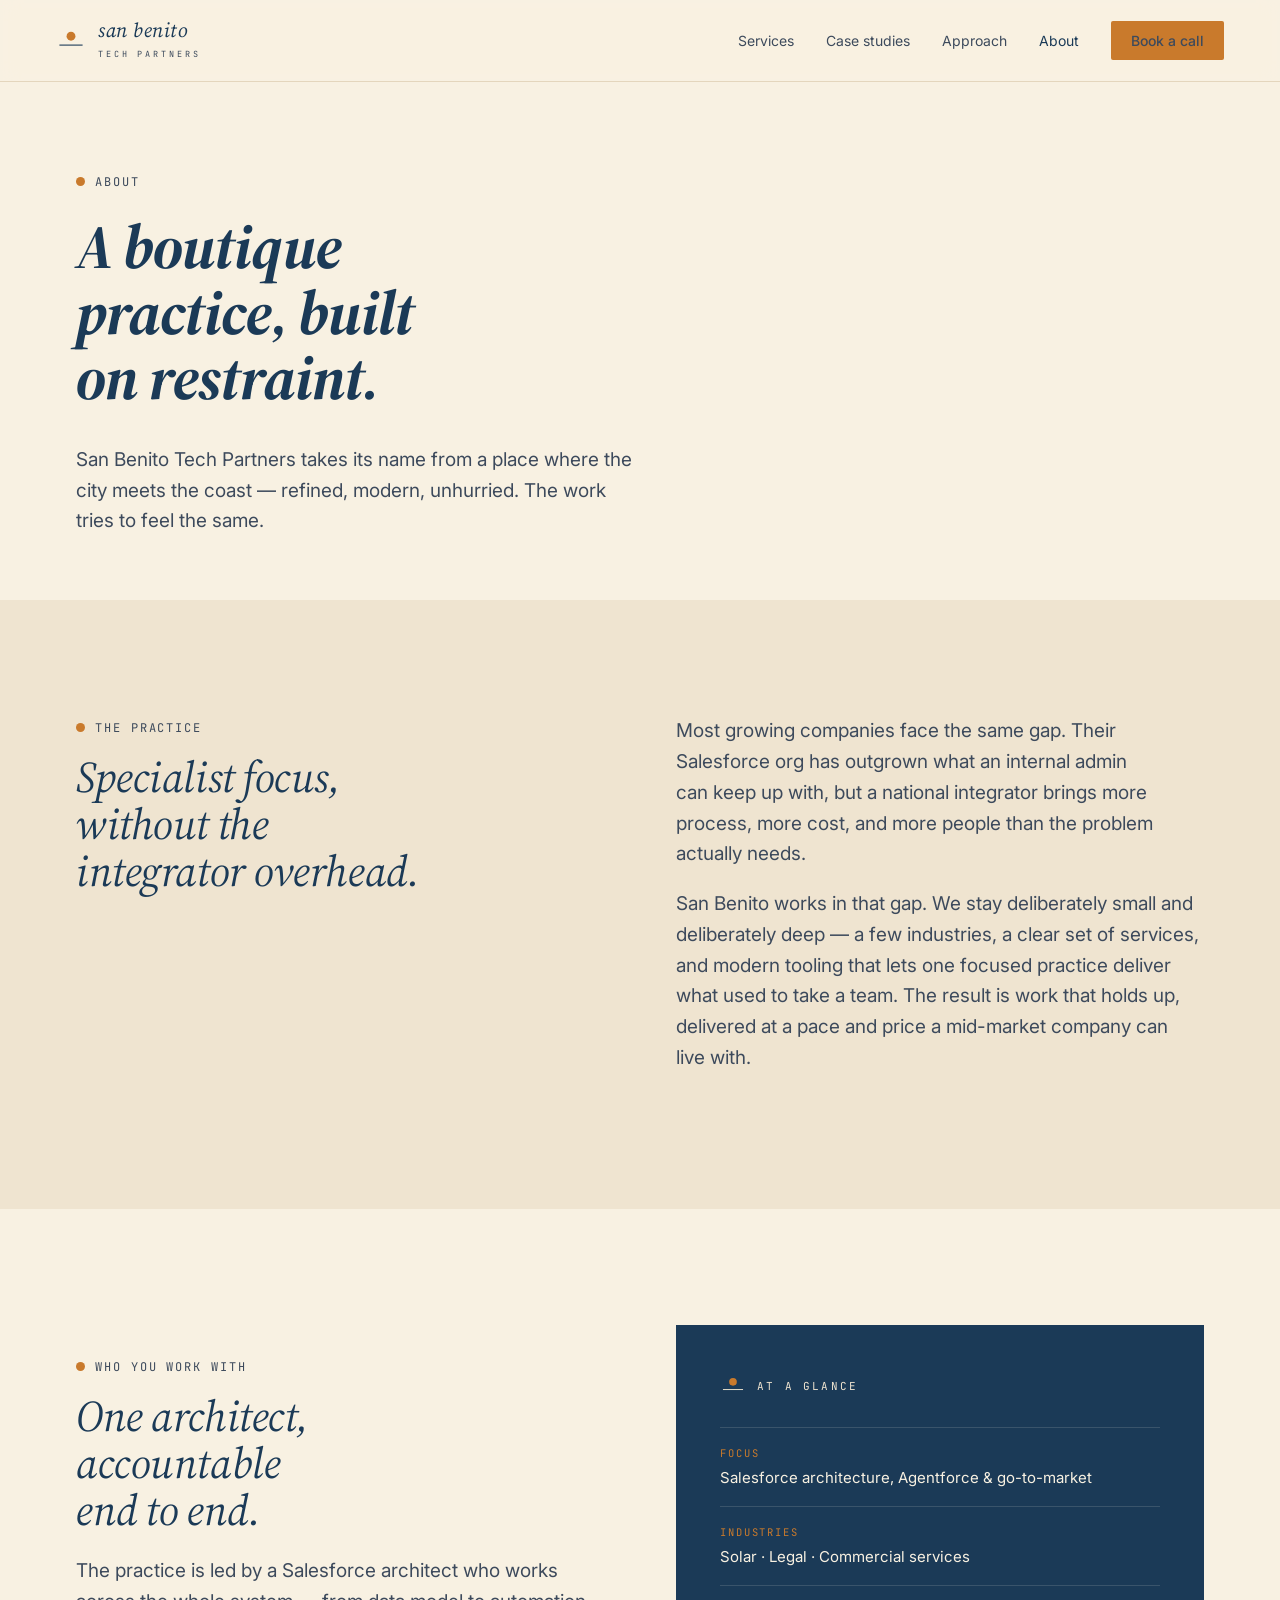
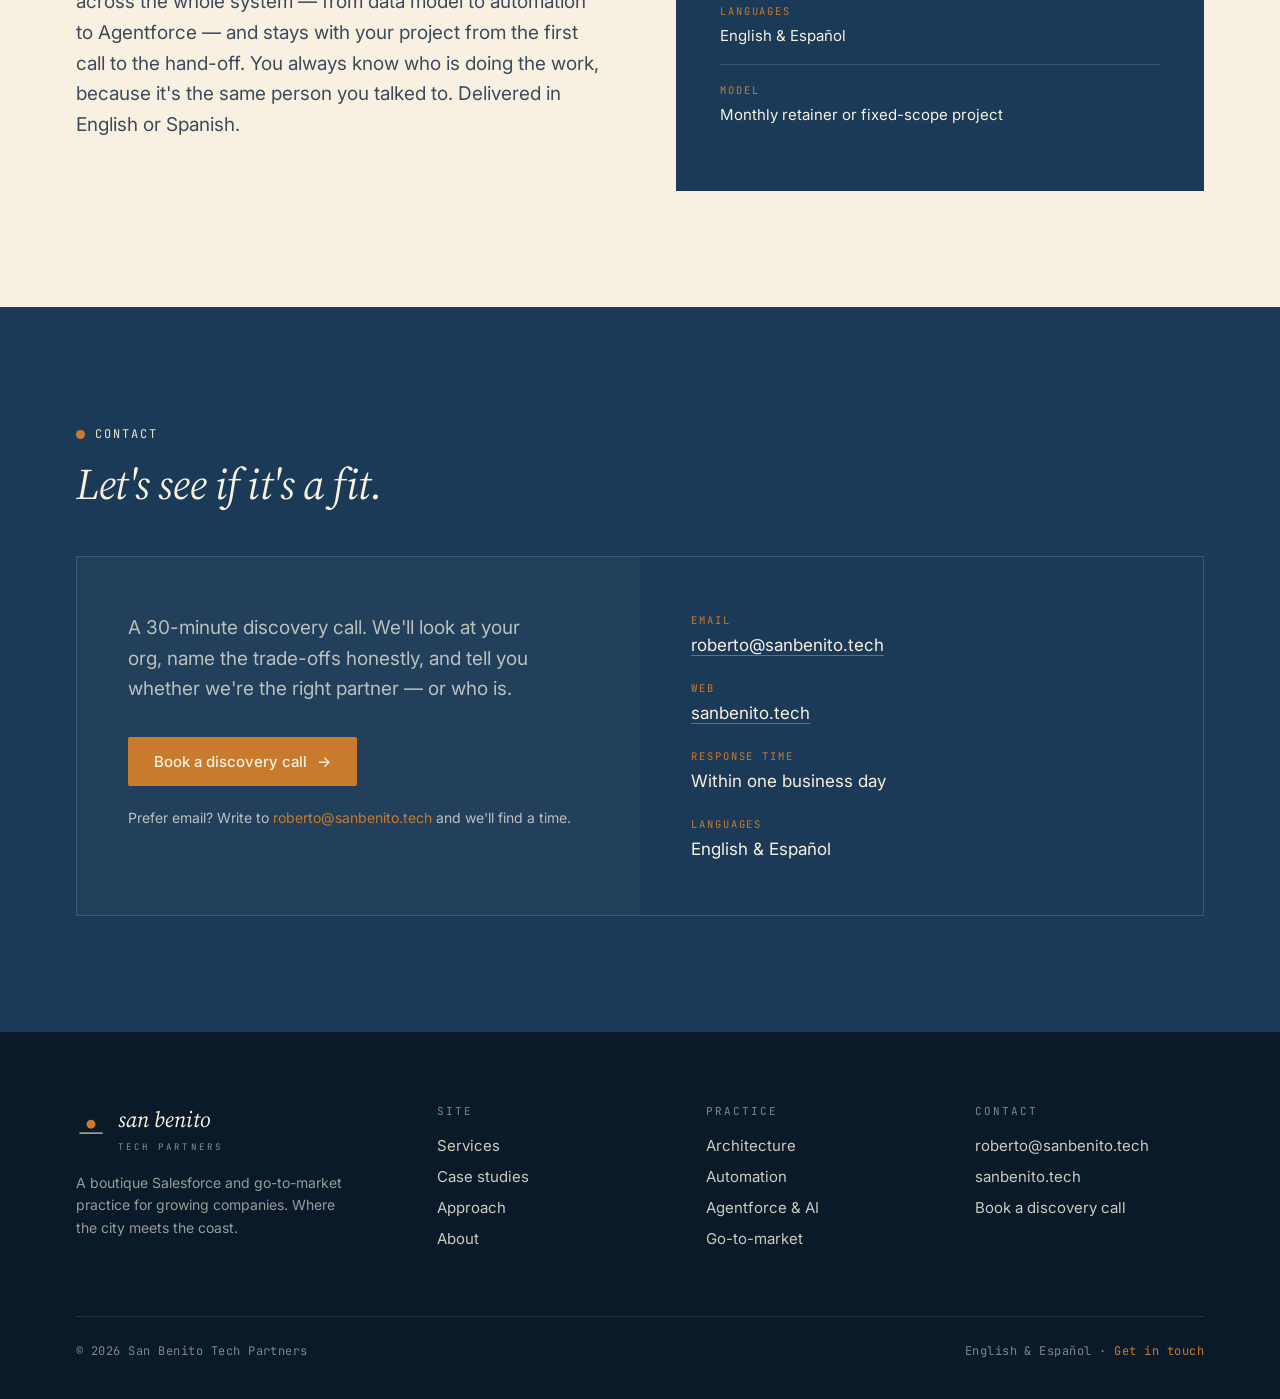
==== about.html @ d831d539 "Sitio SBTP inicial con CNAME para sanbenito.tech" ====
<!DOCTYPE html>
<html lang="en">
<head>
<meta charset="utf-8" />
<meta name="viewport" content="width=device-width, initial-scale=1" />
<title>About — San Benito Tech Partners</title>
<meta name="description" content="A boutique Salesforce and go-to-market practice built on restraint. Where the city meets the coast." />
<link rel="icon" href="assets/sbtp-favicon.svg" />
<link rel="stylesheet" href="brand.css" />
<link rel="stylesheet" href="site.css" />
</head>
<body>

<header class="site-header">
  <a class="brand" href="index.html">
    <svg width="30" height="30" viewBox="0 0 44 44" aria-hidden="true"><circle cx="22" cy="15" r="6.5" fill="#C97A2C"></circle><line x1="5" y1="28" x2="39" y2="28" stroke="#1B3A57" stroke-width="1.6"></line></svg>
    <span><span class="wm">san benito</span><br><span class="tg">TECH&nbsp;PARTNERS</span></span>
  </a>
  <nav class="site-nav">
    <a href="services.html">Services</a>
    <a href="case-studies.html">Case studies</a>
    <a href="approach.html">Approach</a>
    <a href="about.html" class="active">About</a>
    <a class="btn-amber btn-sm" href="#contact">Book a call</a>
  </nav>
</header>

<!-- ===== LEAD ===== -->
<section class="lead-page bg-paper" data-screen-label="About lead">
  <div class="wrap">
    <div class="eyebrow"><span>About</span></div>
    <h1 class="pt">A boutique practice, built on restraint.</h1>
    <p class="ps">San Benito Tech Partners takes its name from a place where the city meets the coast — refined, modern, unhurried. The work tries to feel the same.</p>
  </div>
</section>

<!-- ===== STORY ===== -->
<section class="section bg-sand" style="margin-top: 56px;">
  <div class="wrap">
    <div class="grid-2" style="gap: 72px; align-items: start;">
      <div>
        <div class="eyebrow"><span>The practice</span></div>
        <h2 class="h2" style="margin-bottom: 24px; max-width: 18ch;">Specialist focus, without the integrator overhead.</h2>
      </div>
      <div>
        <p class="body body-lg" style="margin-top: 0;">Most growing companies face the same gap. Their Salesforce org has outgrown what an internal admin can keep up with, but a national integrator brings more process, more cost, and more people than the problem actually needs.</p>
        <p class="body body-lg">San Benito works in that gap. We stay deliberately small and deliberately deep — a few industries, a clear set of services, and modern tooling that lets one focused practice deliver what used to take a team. The result is work that holds up, delivered at a pace and price a mid-market company can live with.</p>
      </div>
    </div>
  </div>
</section>

<!-- ===== WHO ===== -->
<section class="section bg-paper">
  <div class="wrap">
    <div class="grid-2" style="gap: 72px; align-items: center;">
      <div>
        <div class="eyebrow"><span>Who you work with</span></div>
        <h2 class="h2" style="margin: 18px 0 22px; max-width: 16ch;">One architect, accountable end to end.</h2>
        <p class="body body-lg">The practice is led by a Salesforce architect who works across the whole system — from data model to automation to Agentforce — and stays with your project from the first call to the hand-off. You always know who is doing the work, because it's the same person you talked to. Delivered in English or Spanish.</p>
      </div>
      <div style="background: var(--pacific); padding: 48px 44px;">
        <div style="display:flex; align-items:center; gap:11px; margin-bottom: 28px;">
          <svg width="26" height="26" viewBox="0 0 44 44" aria-hidden="true"><circle cx="22" cy="15" r="6.5" fill="#C97A2C"></circle><line x1="5" y1="28" x2="39" y2="28" stroke="#EFE4D0" stroke-width="1.6"></line></svg>
          <span style="font-family: var(--mono); font-size: 11px; letter-spacing: .2em; color: var(--sand);">AT A GLANCE</span>
        </div>
        <div class="panel-row"><div class="k">FOCUS</div><div class="v">Salesforce architecture, Agentforce &amp; go-to-market</div></div>
        <div class="panel-row"><div class="k">INDUSTRIES</div><div class="v">Solar · Legal · Commercial services</div></div>
        <div class="panel-row"><div class="k">LANGUAGES</div><div class="v">English &amp; Español</div></div>
        <div class="panel-row"><div class="k">MODEL</div><div class="v">Monthly retainer or fixed-scope project</div></div>
      </div>
    </div>
  </div>
</section>

<!-- ===== CONTACT ===== -->
<section class="section bg-navy on-navy" id="contact" data-screen-label="Contact">
  <div class="wrap">
    <div class="eyebrow"><span>Contact</span></div>
    <h2 class="h2" style="max-width: 16ch; margin-bottom: 48px;">Let's see if it's a fit.</h2>
    <div class="contact-grid" style="border-color: rgba(248,241,226,.16);">
      <div class="contact-left" style="background: rgba(248,241,226,.03);">
        <p class="body body-lg" style="margin-top: 0; max-width: 420px;">A 30-minute discovery call. We'll look at your org, name the trade-offs honestly, and tell you whether we're the right partner — or who is.</p>
        <div style="margin-top: 32px;">
          <a class="btn-amber" href="https://cal.com/san-benito-tech" target="_blank" rel="noopener">Book a discovery call <span>→</span></a>
        </div>
        <p class="body" style="font-size: 14px; color: var(--paper-on-navy); margin-top: 20px;">Prefer email? Write to <a href="mailto:roberto@sanbenito.tech" style="color: var(--amber); text-decoration: none;">roberto@sanbenito.tech</a> and we'll find a time.</p>
      </div>
      <div class="contact-right">
        <div class="ci"><div class="cl">Email</div><div class="cv"><a href="mailto:roberto@sanbenito.tech">roberto@sanbenito.tech</a></div></div>
        <div class="ci"><div class="cl">Web</div><div class="cv"><a href="https://sanbenito.tech">sanbenito.tech</a></div></div>
        <div class="ci"><div class="cl">Response time</div><div class="cv">Within one business day</div></div>
        <div class="ci"><div class="cl">Languages</div><div class="cv">English &amp; Español</div></div>
      </div>
    </div>
  </div>
</section>

<footer class="site-footer">
  <div class="wrap">
    <div class="foot-grid">
      <div class="foot-brand">
        <div style="display:flex; align-items:center; gap:12px;">
          <svg width="30" height="30" viewBox="0 0 44 44" aria-hidden="true"><circle cx="22" cy="15" r="6.5" fill="#C97A2C"></circle><line x1="5" y1="28" x2="39" y2="28" stroke="#EFE4D0" stroke-width="1.6"></line></svg>
          <span><span class="wm">san benito</span><br><span class="tg">TECH&nbsp;PARTNERS</span></span>
        </div>
        <p>A boutique Salesforce and go-to-market practice for growing companies. Where the city meets the coast.</p>
      </div>
      <div class="foot-col">
        <h4>Site</h4>
        <a href="services.html">Services</a>
        <a href="case-studies.html">Case studies</a>
        <a href="approach.html">Approach</a>
        <a href="about.html">About</a>
      </div>
      <div class="foot-col">
        <h4>Practice</h4>
        <a href="services.html">Architecture</a>
        <a href="services.html">Automation</a>
        <a href="services.html">Agentforce &amp; AI</a>
        <a href="services.html">Go-to-market</a>
      </div>
      <div class="foot-col">
        <h4>Contact</h4>
        <a href="mailto:roberto@sanbenito.tech">roberto@sanbenito.tech</a>
        <a href="https://sanbenito.tech">sanbenito.tech</a>
        <a href="#contact">Book a discovery call</a>
      </div>
    </div>
    <div class="foot-bottom">
      <span>© 2026 San Benito Tech Partners</span>
      <span>English &amp; Español · <a href="#contact">Get in touch</a></span>
    </div>
  </div>
</footer>

</body>
</html>
---- brand.css ----
/* San Benito Tech Partners — "Horizon" brand foundation
   Source of truth: SBTP-Brand-Guidelines-v1. Restraint is the discipline. */

@import url('https://fonts.googleapis.com/css2?family=Inter:wght@400;500&family=JetBrains+Mono:wght@400;500&family=Source+Serif+4:ital,opsz,wght@1,8..60,400&display=swap');

:root {
  /* Palette — six colors total */
  --ink:          #0A1A28;
  --pacific:      #1B3A57;
  --slate:        #3D4A5C;
  --amber:        #C97A2C;
  --sand:         #EFE4D0;
  --paper:        #F8F1E2;
  --white:        #FFFFFF;

  /* Derived, on-brand tints (kept within the family, low chroma) */
  --pacific-12:   rgba(27, 58, 87, 0.12);
  --pacific-08:   rgba(27, 58, 87, 0.08);
  --slate-50:     rgba(61, 74, 92, 0.50);
  --sand-line:    #E4D6BD;
  --paper-on-navy: rgba(248, 241, 226, 0.72);

  /* Type */
  --display: 'Source Serif 4', 'Source Serif Pro', Georgia, serif;
  --body:    'Inter', Helvetica, Arial, sans-serif;
  --mono:    'JetBrains Mono', Menlo, monospace;
}

* { box-sizing: border-box; }

body {
  margin: 0;
  font-family: var(--body);
  color: var(--ink);
  background: var(--paper);
  -webkit-font-smoothing: antialiased;
  text-rendering: optimizeLegibility;
}

/* ---- Display: Source Serif Pro Italic, sentence case, always italic ---- */
.display {
  font-family: var(--display);
  font-style: italic;
  font-weight: 400;
  color: var(--pacific);
  letter-spacing: -0.01em;
  line-height: 1.04;
  text-wrap: balance;
}

/* ---- Mono kicker / labels ---- */
.kicker {
  font-family: var(--mono);
  font-weight: 400;
  font-size: 12px;
  letter-spacing: 0.16em;
  text-transform: uppercase;
  color: var(--slate);
}

/* ---- Body ---- */
.lede {
  font-family: var(--body);
  font-weight: 400;
  font-size: 19px;
  line-height: 1.6;
  color: var(--slate);
  text-wrap: pretty;
}

p { text-wrap: pretty; }

/* ---- The mark: amber sun + navy horizon line ---- */
.sun { display: block; }

/* ---- Amber CTA — the one accent per surface ---- */
.btn-amber {
  display: inline-flex;
  align-items: center;
  gap: 10px;
  font-family: var(--body);
  font-weight: 500;
  font-size: 15px;
  color: var(--paper);
  background: var(--amber);
  border: none;
  padding: 15px 26px;
  border-radius: 2px;
  text-decoration: none;
  cursor: pointer;
  transition: background 160ms ease, transform 160ms ease;
}
.btn-amber:hover { background: #b86d24; }

.btn-ghost {
  display: inline-flex;
  align-items: center;
  gap: 10px;
  font-family: var(--body);
  font-weight: 500;
  font-size: 15px;
  color: var(--pacific);
  background: transparent;
  border: 1px solid var(--pacific-12);
  padding: 14px 24px;
  border-radius: 2px;
  text-decoration: none;
  cursor: pointer;
  transition: border-color 160ms ease, background 160ms ease;
}
.btn-ghost:hover { border-color: var(--pacific); }

/* horizon rule */
.rule { height: 1px; background: var(--pacific); opacity: 0.18; border: 0; }
---- site.css ----
/* San Benito Tech Partners — site components
   Built on brand.css. Direction: "The System" (editorial + navy panels). */

/* ---------- layout ---------- */
.wrap { max-width: 1240px; margin: 0 auto; padding: 0 56px; }
.wrap-narrow { max-width: 920px; margin: 0 auto; padding: 0 56px; }
section { position: relative; }
.section { padding: 116px 0; }
.section-sm { padding: 78px 0; }

.bg-paper { background: var(--paper); }
.bg-sand  { background: var(--sand); }
.bg-navy  { background: var(--pacific); }
.bg-white { background: #FCF8EF; }

/* ---------- header ---------- */
.site-header {
  position: sticky; top: 0; z-index: 50;
  display: flex; align-items: center; justify-content: space-between;
  padding: 20px 56px;
  background: rgba(248,241,226,0.86);
  backdrop-filter: saturate(140%) blur(10px);
  border-bottom: 1px solid var(--sand-line);
}
.site-header.on-navy {
  background: rgba(27,58,87,0.72);
  border-bottom: 1px solid rgba(248,241,226,0.14);
}
.brand { display: flex; align-items: center; gap: 12px; text-decoration: none; }
.brand .wm { font-family: var(--display); font-style: italic; font-size: 20px; letter-spacing: .5px; line-height: 1; color: var(--pacific); }
.brand .tg { font-family: var(--mono); font-size: 8.5px; letter-spacing: .34em; margin-top: 3px; color: var(--slate); }
.on-navy .brand .wm { color: var(--paper); }
.on-navy .brand .tg { color: rgba(248,241,226,.6); }

.site-nav { display: flex; align-items: center; gap: 32px; }
.site-nav a { font-family: var(--body); font-size: 14px; color: var(--slate); text-decoration: none; transition: color 140ms ease; }
.site-nav a:hover { color: var(--pacific); }
.site-nav a.active { color: var(--pacific); }
.on-navy .site-nav a { color: rgba(248,241,226,.78); }
.on-navy .site-nav a:hover, .on-navy .site-nav a.active { color: var(--paper); }
.btn-sm { padding: 11px 20px !important; font-size: 14px !important; }

/* ---------- eyebrow + section title ---------- */
.eyebrow { display: inline-flex; align-items: center; gap: 10px; }
.eyebrow::before { content: ""; width: 9px; height: 9px; border-radius: 50%; background: var(--amber); }
.eyebrow span { font-family: var(--mono); font-size: 12px; letter-spacing: .16em; text-transform: uppercase; color: var(--slate); }
.on-navy .eyebrow span { color: var(--sand); }

.h2 { font-family: var(--display); font-style: italic; font-weight: 400; color: var(--pacific); font-size: clamp(30px, 3.4vw, 44px); line-height: 1.08; letter-spacing: -.01em; margin: 18px 0 0; text-wrap: balance; }
.on-navy .h2 { color: var(--paper); }
.h3 { font-family: var(--display); font-style: italic; font-weight: 400; color: var(--pacific); font-size: 25px; line-height: 1.15; margin: 0; }
.body { font-family: var(--body); font-size: 17px; line-height: 1.65; color: var(--slate); text-wrap: pretty; }
.body-lg { font-size: 19px; line-height: 1.62; }
.on-navy .body, .on-navy .body-lg { color: var(--paper-on-navy); }

/* ---------- hero (Direction C — split) ---------- */
.hero { display: grid; grid-template-columns: 1.12fr 0.88fr; min-height: calc(100vh - 65px); }
.hero-left { display: flex; flex-direction: column; justify-content: center; padding: 64px 56px 64px clamp(56px, 6vw, 104px); }
.hero-h1 { font-family: var(--display); font-style: italic; font-weight: 400; color: var(--pacific); font-size: clamp(38px, 4.4vw, 58px); line-height: 1.05; letter-spacing: -.015em; margin: 26px 0 24px; text-wrap: balance; }
.hero-left .body-lg { max-width: 500px; margin-bottom: 38px; }
.hero-cta { display: flex; gap: 14px; align-items: center; flex-wrap: wrap; }

.hero-panel { background: var(--pacific); padding: 56px clamp(40px, 4vw, 56px); display: flex; flex-direction: column; justify-content: center; }
.panel-head { display: flex; align-items: center; gap: 11px; margin-bottom: 26px; }
.panel-head .lbl { font-family: var(--mono); font-size: 11px; letter-spacing: .22em; color: var(--sand); }
.panel-row { padding: 18px 0; border-top: 1px solid rgba(248,241,226,.14); }
.panel-row:first-of-type { border-top: none; }
.panel-row .k { font-family: var(--mono); font-size: 10.5px; letter-spacing: .18em; color: var(--amber); margin-bottom: 7px; }
.panel-row .v { font-family: var(--body); font-size: 15px; color: var(--paper); line-height: 1.4; }

/* ---------- horizon divider ---------- */
.horizon { position: relative; height: 1px; background: var(--pacific); opacity: .18; }
.horizon::after { content: ""; position: absolute; left: 50%; top: -6.5px; width: 13px; height: 13px; border-radius: 50%; background: var(--amber); transform: translateX(-50%); }
.horizon.left::after { left: 0; transform: none; }

/* ---------- practice grid ---------- */
.grid-2 { display: grid; grid-template-columns: 1fr 1fr; gap: 0; }
.grid-3 { display: grid; grid-template-columns: repeat(3, 1fr); gap: 28px; }

.practice { display: grid; grid-template-columns: repeat(2, 1fr); border-top: 1px solid var(--sand-line); }
.practice .cell { padding: 38px 36px 38px 0; border-bottom: 1px solid var(--sand-line); }
.practice .cell:nth-child(odd) { padding-right: 56px; }
.practice .cell:nth-child(even) { padding-left: 56px; border-left: 1px solid var(--sand-line); }
.practice .num { font-family: var(--mono); font-size: 12px; color: var(--amber); letter-spacing: .1em; }
.practice .pt { font-family: var(--display); font-style: italic; font-size: 26px; color: var(--pacific); margin: 14px 0 12px; }
.practice .pd { font-family: var(--body); font-size: 15.5px; line-height: 1.6; color: var(--slate); }

/* ---------- vertical cards ---------- */
.vcard { background: #FCF8EF; border: 1px solid var(--sand-line); padding: 36px 34px; display: flex; flex-direction: column; min-height: 300px; }
.vcard .vh { font-family: var(--display); font-style: italic; font-size: 25px; color: var(--pacific); margin: 16px 0 14px; }
.vcard .vd { font-family: var(--body); font-size: 15px; line-height: 1.6; color: var(--slate); flex: 1; }
.vcard .vtag { font-family: var(--mono); font-size: 11px; letter-spacing: .14em; color: var(--slate); text-transform: uppercase; }
.vcard .quote { font-family: var(--display); font-style: italic; font-size: 16px; color: var(--pacific); line-height: 1.4; margin-top: 22px; padding-top: 20px; border-top: 1px solid var(--sand-line); }

/* ---------- case cards ---------- */
.case { display: grid; grid-template-columns: 0.9fr 1.1fr; gap: 0; border: 1px solid var(--sand-line); background: #FCF8EF; }
.case .meta { background: var(--pacific); padding: 44px 40px; display: flex; flex-direction: column; justify-content: space-between; }
.case .meta .sector { font-family: var(--mono); font-size: 11px; letter-spacing: .18em; color: var(--sand); text-transform: uppercase; }
.case .meta .who { font-family: var(--display); font-style: italic; font-size: 26px; color: var(--paper); line-height: 1.2; margin-top: 18px; }
.case .meta .stat { margin-top: 28px; }
.case .meta .stat .big { font-family: var(--display); font-style: italic; font-size: 46px; color: var(--amber); line-height: 1; }
.case .meta .stat .cap { font-family: var(--body); font-size: 13px; color: var(--paper-on-navy); margin-top: 8px; }
.case .body-side { padding: 44px 40px; }
.case .body-side .lab { font-family: var(--mono); font-size: 10.5px; letter-spacing: .16em; color: var(--amber); text-transform: uppercase; margin-bottom: 9px; }
.case .body-side .txt { font-family: var(--body); font-size: 15.5px; line-height: 1.62; color: var(--slate); margin: 0 0 26px; }
.case .body-side .txt:last-child { margin-bottom: 0; }

/* ---------- approach steps ---------- */
.steps { border-top: 1px solid var(--sand-line); }
.step { display: grid; grid-template-columns: 120px 1fr; gap: 40px; padding: 40px 0; border-bottom: 1px solid var(--sand-line); align-items: start; }
.step .sn { font-family: var(--display); font-style: italic; font-size: 40px; color: var(--amber); line-height: 1; }
.step .st { font-family: var(--display); font-style: italic; font-size: 24px; color: var(--pacific); margin: 0 0 12px; }
.step .sd { font-family: var(--body); font-size: 16px; line-height: 1.62; color: var(--slate); max-width: 620px; }

/* ---------- cta band ---------- */
.cta-band { background: var(--pacific); }
.cta-band .inner { padding: 96px 0; text-align: center; }
.cta-band .ch { font-family: var(--display); font-style: italic; font-weight: 400; color: var(--paper); font-size: clamp(32px, 4vw, 50px); line-height: 1.08; margin: 22px 0 18px; text-wrap: balance; }
.cta-band .cs { font-family: var(--body); font-size: 18px; color: var(--paper-on-navy); max-width: 560px; margin: 0 auto 36px; line-height: 1.6; }

/* ---------- footer ---------- */
.site-footer { background: var(--ink); color: var(--paper); padding: 72px 0 40px; }
.foot-grid { display: grid; grid-template-columns: 1.4fr 1fr 1fr 1fr; gap: 40px; }
.foot-col h4 { font-family: var(--mono); font-size: 11px; letter-spacing: .18em; text-transform: uppercase; color: rgba(248,241,226,.5); margin: 0 0 18px; font-weight: 400; }
.foot-col a { display: block; font-family: var(--body); font-size: 15px; color: rgba(248,241,226,.82); text-decoration: none; margin-bottom: 12px; transition: color 140ms ease; }
.foot-col a:hover { color: var(--paper); }
.foot-brand .wm { font-family: var(--display); font-style: italic; font-size: 22px; color: var(--paper); }
.foot-brand .tg { font-family: var(--mono); font-size: 9px; letter-spacing: .34em; color: rgba(248,241,226,.55); margin-top: 4px; }
.foot-brand p { font-family: var(--body); font-size: 14px; color: rgba(248,241,226,.6); line-height: 1.6; margin: 18px 0 0; max-width: 280px; }
.foot-bottom { display: flex; justify-content: space-between; align-items: center; margin-top: 56px; padding-top: 26px; border-top: 1px solid rgba(248,241,226,.12); }
.foot-bottom span { font-family: var(--mono); font-size: 12px; color: rgba(248,241,226,.5); letter-spacing: .04em; }
.foot-bottom a { color: var(--amber); text-decoration: none; }

/* ---------- contact ---------- */
.contact-grid { display: grid; grid-template-columns: 1fr 1fr; gap: 0; border: 1px solid var(--sand-line); }
.contact-left { padding: 56px clamp(40px,4vw,56px); }
.contact-right { background: var(--pacific); padding: 56px clamp(40px,4vw,56px); display: flex; flex-direction: column; justify-content: center; }
.contact-right .ci { margin-bottom: 26px; }
.contact-right .ci:last-child { margin-bottom: 0; }
.contact-right .ci .cl { font-family: var(--mono); font-size: 10.5px; letter-spacing: .18em; color: var(--amber); text-transform: uppercase; margin-bottom: 8px; }
.contact-right .ci .cv { font-family: var(--body); font-size: 17px; color: var(--paper); }
.contact-right .ci .cv a { color: var(--paper); text-decoration: none; border-bottom: 1px solid rgba(248,241,226,.3); }

/* ---------- service list ---------- */
.svc-list { list-style: none; margin: 0; padding: 0; border-top: 1px solid var(--sand-line); }
.svc-list li { font-family: var(--body); font-size: 16px; color: var(--ink); padding: 16px 0 16px 26px; border-bottom: 1px solid var(--sand-line); position: relative; }
.svc-list li::before { content: ""; position: absolute; left: 0; top: 23px; width: 7px; height: 7px; border-radius: 50%; background: var(--amber); }

/* ---------- misc ---------- */
.lead-page { padding: 88px 0 8px; }
.lead-page .pt { font-family: var(--display); font-style: italic; color: var(--pacific); font-size: clamp(40px, 5vw, 62px); line-height: 1.06; letter-spacing: -.015em; margin: 24px 0 0; max-width: 15ch; text-wrap: balance; }
.lead-page .ps { font-family: var(--body); font-size: 19px; line-height: 1.6; color: var(--slate); max-width: 560px; margin: 34px 0 0; }
.measure { max-width: 640px; }

/* ---------- responsive ---------- */
@media (max-width: 900px) {
  .site-nav { gap: 18px; }
  .site-nav a:not(.btn-amber) { display: none; }
  .hero { grid-template-columns: 1fr; min-height: 0; }
  .hero-panel { padding: 44px 40px; }
  .grid-3 { grid-template-columns: 1fr; }
  .practice { grid-template-columns: 1fr; }
  .practice .cell:nth-child(even) { padding-left: 0; border-left: none; }
  .practice .cell:nth-child(odd) { padding-right: 0; }
  .case { grid-template-columns: 1fr; }
  .contact-grid { grid-template-columns: 1fr; }
  .foot-grid { grid-template-columns: 1fr 1fr; gap: 32px; }
  .step { grid-template-columns: 1fr; gap: 10px; }
  .wrap, .wrap-narrow, .site-header { padding-left: 28px; padding-right: 28px; }
  .hero-left { padding: 48px 28px; }
}
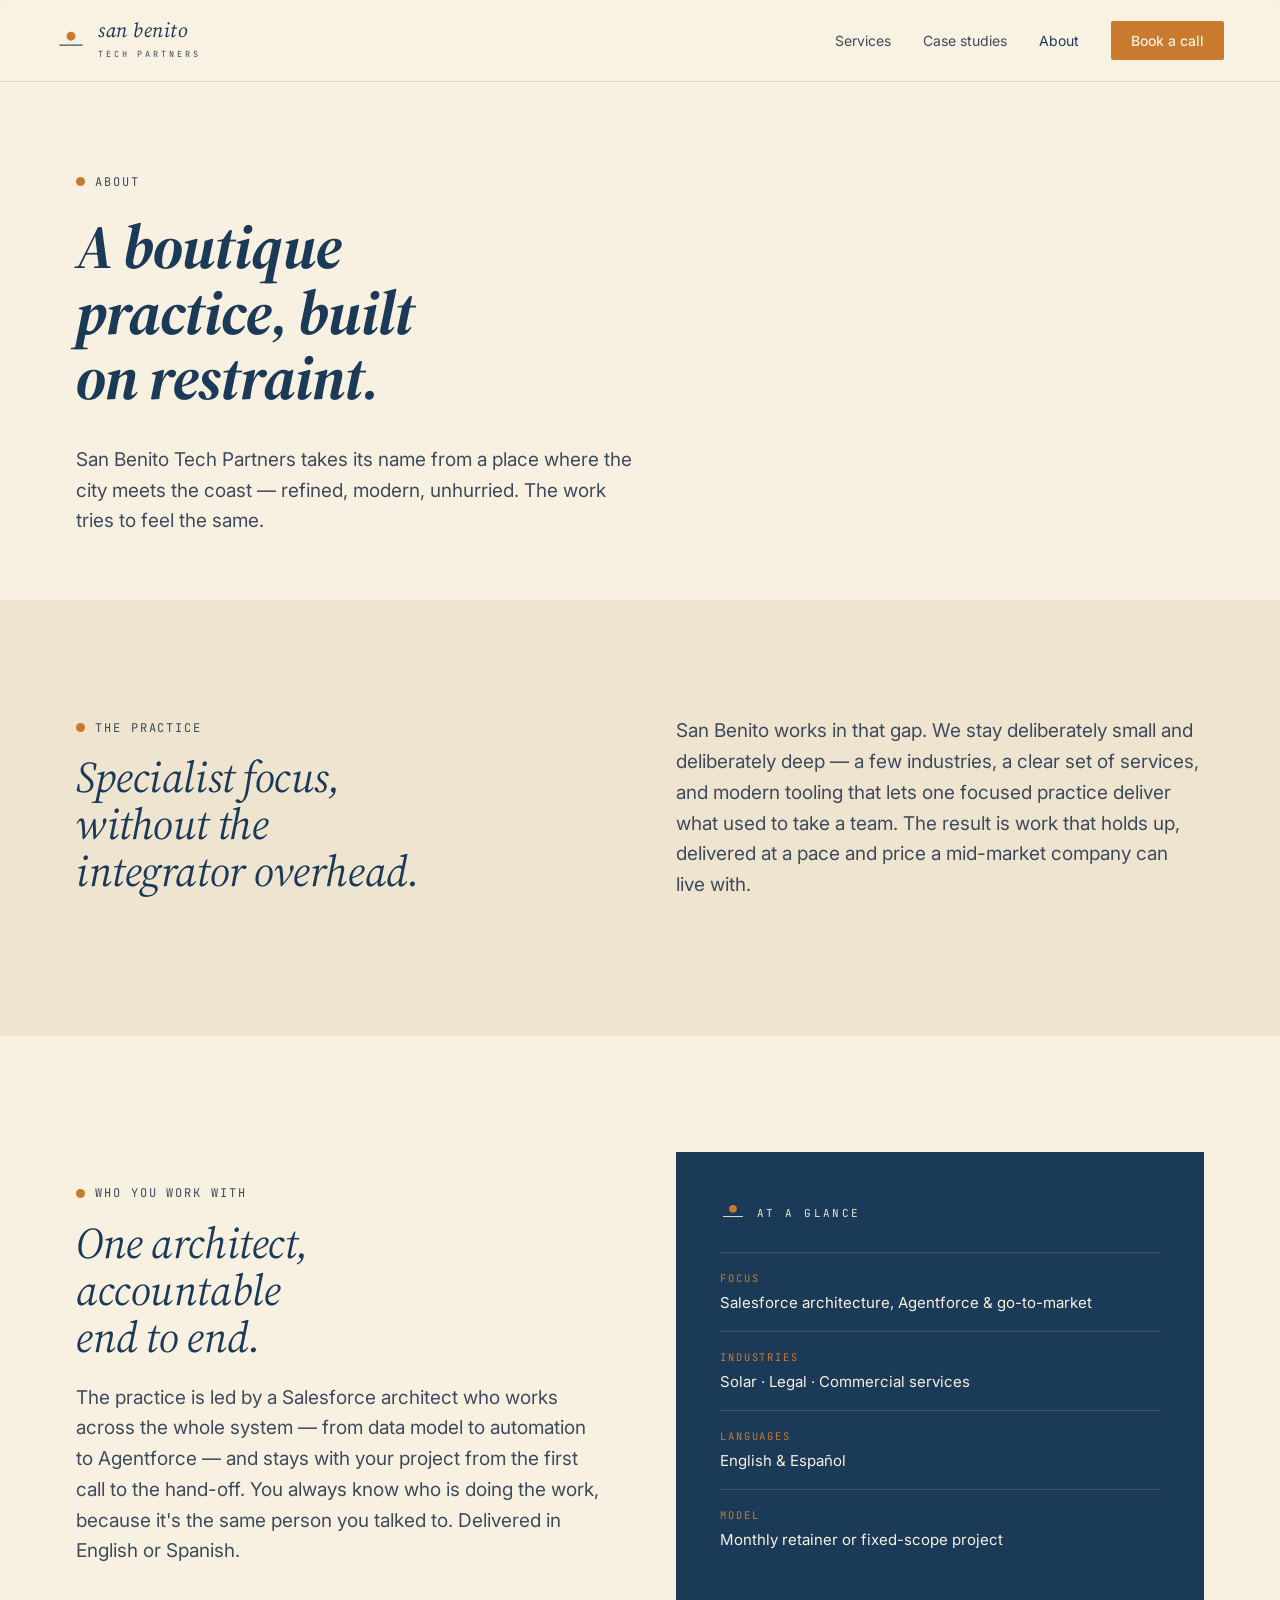
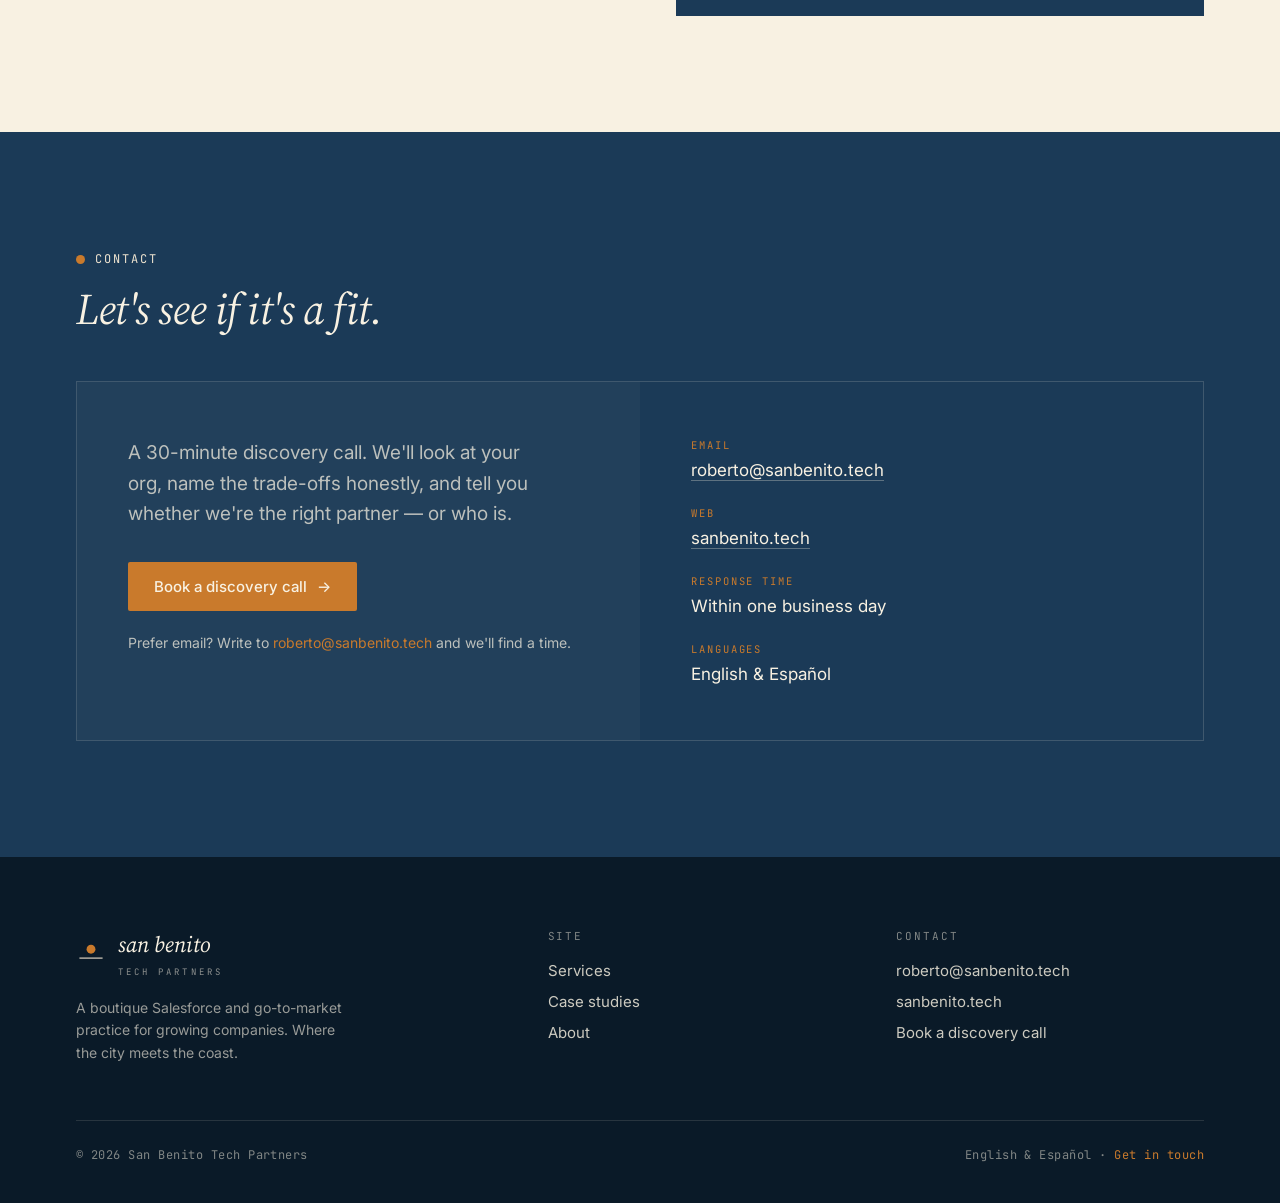
==== commit 4eeb7ec7: "Site v2: mobile nav, responsive fixes, shorter IA" ====
--- a/about.html
+++ b/about.html
@@ -11,127 +11,121 @@
 </head>
 <body>
 
+<!-- ===== HEADER ===== -->
 <header class="site-header">
-  <a class="brand" href="index.html">
-    <svg width="30" height="30" viewBox="0 0 44 44" aria-hidden="true"><circle cx="22" cy="15" r="6.5" fill="#C97A2C"></circle><line x1="5" y1="28" x2="39" y2="28" stroke="#1B3A57" stroke-width="1.6"></line></svg>
-    <span><span class="wm">san benito</span><br><span class="tg">TECH&nbsp;PARTNERS</span></span>
-  </a>
-  <nav class="site-nav">
-    <a href="services.html">Services</a>
-    <a href="case-studies.html">Case studies</a>
-    <a href="approach.html">Approach</a>
-    <a href="about.html" class="active">About</a>
-    <a class="btn-amber btn-sm" href="#contact">Book a call</a>
-  </nav>
+<a class="brand" href="index.html">
+<svg width="30" height="30" viewBox="0 0 44 44" aria-hidden="true"><circle cx="22" cy="15" r="6.5" fill="#C97A2C"></circle><line x1="5" y1="28" x2="39" y2="28" stroke="#1B3A57" stroke-width="1.6"></line></svg>
+<span><span class="wm">san benito</span><br><span class="tg">TECH&nbsp;PARTNERS</span></span>
+</a>
+<input type="checkbox" id="nav-toggle" class="nav-toggle" />
+<label for="nav-toggle" class="nav-burger" aria-label="Menu">☰</label>
+<nav class="site-nav">
+<a href="services.html">Services</a>
+<a href="case-studies.html">Case studies</a>
+<a href="about.html" class="active">About</a>
+</nav>
+<a class="btn-amber btn-sm" href="https://calendar.app.google/EVADohh3cZ5LJQx87" target="_blank" rel="noopener">Book a call</a>
 </header>
 
 <!-- ===== LEAD ===== -->
 <section class="lead-page bg-paper" data-screen-label="About lead">
-  <div class="wrap">
-    <div class="eyebrow"><span>About</span></div>
-    <h1 class="pt">A boutique practice, built on restraint.</h1>
-    <p class="ps">San Benito Tech Partners takes its name from a place where the city meets the coast — refined, modern, unhurried. The work tries to feel the same.</p>
-  </div>
+<div class="wrap">
+<div class="eyebrow"><span>About</span></div>
+<h1 class="pt">A boutique practice, built on restraint.</h1>
+<p class="ps">San Benito Tech Partners takes its name from a place where the city meets the coast — refined, modern, unhurried. The work tries to feel the same.</p>
+</div>
 </section>
 
 <!-- ===== STORY ===== -->
-<section class="section bg-sand" style="margin-top: 56px;">
-  <div class="wrap">
-    <div class="grid-2" style="gap: 72px; align-items: start;">
-      <div>
-        <div class="eyebrow"><span>The practice</span></div>
-        <h2 class="h2" style="margin-bottom: 24px; max-width: 18ch;">Specialist focus, without the integrator overhead.</h2>
-      </div>
-      <div>
-        <p class="body body-lg" style="margin-top: 0;">Most growing companies face the same gap. Their Salesforce org has outgrown what an internal admin can keep up with, but a national integrator brings more process, more cost, and more people than the problem actually needs.</p>
-        <p class="body body-lg">San Benito works in that gap. We stay deliberately small and deliberately deep — a few industries, a clear set of services, and modern tooling that lets one focused practice deliver what used to take a team. The result is work that holds up, delivered at a pace and price a mid-market company can live with.</p>
-      </div>
-    </div>
-  </div>
+<section class="section bg-sand mt-56">
+<div class="wrap">
+<div class="grid-2 gap-72 items-start">
+<div>
+<div class="eyebrow"><span>The practice</span></div>
+<h2 class="h2 mb-24 max-18ch">Specialist focus, without the integrator overhead.</h2>
+</div>
+<div>
+<p class="body body-lg mt-0">San Benito works in that gap. We stay deliberately small and deliberately deep — a few industries, a clear set of services, and modern tooling that lets one focused practice deliver what used to take a team. The result is work that holds up, delivered at a pace and price a mid-market company can live with.</p>
+</div>
+</div>
+</div>
 </section>
 
 <!-- ===== WHO ===== -->
 <section class="section bg-paper">
-  <div class="wrap">
-    <div class="grid-2" style="gap: 72px; align-items: center;">
-      <div>
-        <div class="eyebrow"><span>Who you work with</span></div>
-        <h2 class="h2" style="margin: 18px 0 22px; max-width: 16ch;">One architect, accountable end to end.</h2>
-        <p class="body body-lg">The practice is led by a Salesforce architect who works across the whole system — from data model to automation to Agentforce — and stays with your project from the first call to the hand-off. You always know who is doing the work, because it's the same person you talked to. Delivered in English or Spanish.</p>
-      </div>
-      <div style="background: var(--pacific); padding: 48px 44px;">
-        <div style="display:flex; align-items:center; gap:11px; margin-bottom: 28px;">
-          <svg width="26" height="26" viewBox="0 0 44 44" aria-hidden="true"><circle cx="22" cy="15" r="6.5" fill="#C97A2C"></circle><line x1="5" y1="28" x2="39" y2="28" stroke="#EFE4D0" stroke-width="1.6"></line></svg>
-          <span style="font-family: var(--mono); font-size: 11px; letter-spacing: .2em; color: var(--sand);">AT A GLANCE</span>
-        </div>
-        <div class="panel-row"><div class="k">FOCUS</div><div class="v">Salesforce architecture, Agentforce &amp; go-to-market</div></div>
-        <div class="panel-row"><div class="k">INDUSTRIES</div><div class="v">Solar · Legal · Commercial services</div></div>
-        <div class="panel-row"><div class="k">LANGUAGES</div><div class="v">English &amp; Español</div></div>
-        <div class="panel-row"><div class="k">MODEL</div><div class="v">Monthly retainer or fixed-scope project</div></div>
-      </div>
-    </div>
-  </div>
+<div class="wrap">
+<div class="grid-2 gap-72 items-center">
+<div>
+<div class="eyebrow"><span>Who you work with</span></div>
+<h2 class="h2 mb-22 max-16ch">One architect, accountable end to end.</h2>
+<p class="body body-lg">The practice is led by a Salesforce architect who works across the whole system — from data model to automation to Agentforce — and stays with your project from the first call to the hand-off. You always know who is doing the work, because it's the same person you talked to. Delivered in English or Spanish.</p>
+</div>
+<div class="glance-panel">
+<div class="panel-head">
+<svg width="26" height="26" viewBox="0 0 44 44" aria-hidden="true"><circle cx="22" cy="15" r="6.5" fill="#C97A2C"></circle><line x1="5" y1="28" x2="39" y2="28" stroke="#EFE4D0" stroke-width="1.6"></line></svg>
+<span class="lbl">AT A GLANCE</span>
+</div>
+<div class="panel-row"><div class="k">FOCUS</div><div class="v">Salesforce architecture, Agentforce &amp; go-to-market</div></div>
+<div class="panel-row"><div class="k">INDUSTRIES</div><div class="v">Solar · Legal · Commercial services</div></div>
+<div class="panel-row"><div class="k">LANGUAGES</div><div class="v">English &amp; Español</div></div>
+<div class="panel-row"><div class="k">MODEL</div><div class="v">Monthly retainer or fixed-scope project</div></div>
+</div>
+</div>
+</div>
 </section>
 
 <!-- ===== CONTACT ===== -->
 <section class="section bg-navy on-navy" id="contact" data-screen-label="Contact">
-  <div class="wrap">
-    <div class="eyebrow"><span>Contact</span></div>
-    <h2 class="h2" style="max-width: 16ch; margin-bottom: 48px;">Let's see if it's a fit.</h2>
-    <div class="contact-grid" style="border-color: rgba(248,241,226,.16);">
-      <div class="contact-left" style="background: rgba(248,241,226,.03);">
-        <p class="body body-lg" style="margin-top: 0; max-width: 420px;">A 30-minute discovery call. We'll look at your org, name the trade-offs honestly, and tell you whether we're the right partner — or who is.</p>
-        <div style="margin-top: 32px;">
-          <a class="btn-amber" href="https://cal.com/san-benito-tech" target="_blank" rel="noopener">Book a discovery call <span>→</span></a>
-        </div>
-        <p class="body" style="font-size: 14px; color: var(--paper-on-navy); margin-top: 20px;">Prefer email? Write to <a href="mailto:roberto@sanbenito.tech" style="color: var(--amber); text-decoration: none;">roberto@sanbenito.tech</a> and we'll find a time.</p>
-      </div>
-      <div class="contact-right">
-        <div class="ci"><div class="cl">Email</div><div class="cv"><a href="mailto:roberto@sanbenito.tech">roberto@sanbenito.tech</a></div></div>
-        <div class="ci"><div class="cl">Web</div><div class="cv"><a href="https://sanbenito.tech">sanbenito.tech</a></div></div>
-        <div class="ci"><div class="cl">Response time</div><div class="cv">Within one business day</div></div>
-        <div class="ci"><div class="cl">Languages</div><div class="cv">English &amp; Español</div></div>
-      </div>
-    </div>
-  </div>
+<div class="wrap">
+<div class="eyebrow"><span>Contact</span></div>
+<h2 class="h2 max-16ch mb-48">Let's see if it's a fit.</h2>
+<div class="contact-grid">
+<div class="contact-left">
+<p class="body body-lg mt-0 max-420">A 30-minute discovery call. We'll look at your org, name the trade-offs honestly, and tell you whether we're the right partner — or who is.</p>
+<div class="mt-32">
+<a class="btn-amber" href="https://calendar.app.google/EVADohh3cZ5LJQx87" target="_blank" rel="noopener">Book a discovery call <span>→</span></a>
+</div>
+<p class="body contact-note">Prefer email? Write to <a href="mailto:roberto@sanbenito.tech">roberto@sanbenito.tech</a> and we'll find a time.</p>
+</div>
+<div class="contact-right">
+<div class="ci"><div class="cl">Email</div><div class="cv"><a href="mailto:roberto@sanbenito.tech">roberto@sanbenito.tech</a></div></div>
+<div class="ci"><div class="cl">Web</div><div class="cv"><a href="https://sanbenito.tech">sanbenito.tech</a></div></div>
+<div class="ci"><div class="cl">Response time</div><div class="cv">Within one business day</div></div>
+<div class="ci"><div class="cl">Languages</div><div class="cv">English &amp; Español</div></div>
+</div>
+</div>
+</div>
 </section>
 
+<!-- ===== FOOTER ===== -->
 <footer class="site-footer">
-  <div class="wrap">
-    <div class="foot-grid">
-      <div class="foot-brand">
-        <div style="display:flex; align-items:center; gap:12px;">
-          <svg width="30" height="30" viewBox="0 0 44 44" aria-hidden="true"><circle cx="22" cy="15" r="6.5" fill="#C97A2C"></circle><line x1="5" y1="28" x2="39" y2="28" stroke="#EFE4D0" stroke-width="1.6"></line></svg>
-          <span><span class="wm">san benito</span><br><span class="tg">TECH&nbsp;PARTNERS</span></span>
-        </div>
-        <p>A boutique Salesforce and go-to-market practice for growing companies. Where the city meets the coast.</p>
-      </div>
-      <div class="foot-col">
-        <h4>Site</h4>
-        <a href="services.html">Services</a>
-        <a href="case-studies.html">Case studies</a>
-        <a href="approach.html">Approach</a>
-        <a href="about.html">About</a>
-      </div>
-      <div class="foot-col">
-        <h4>Practice</h4>
-        <a href="services.html">Architecture</a>
-        <a href="services.html">Automation</a>
-        <a href="services.html">Agentforce &amp; AI</a>
-        <a href="services.html">Go-to-market</a>
-      </div>
-      <div class="foot-col">
-        <h4>Contact</h4>
-        <a href="mailto:roberto@sanbenito.tech">roberto@sanbenito.tech</a>
-        <a href="https://sanbenito.tech">sanbenito.tech</a>
-        <a href="#contact">Book a discovery call</a>
-      </div>
-    </div>
-    <div class="foot-bottom">
-      <span>© 2026 San Benito Tech Partners</span>
-      <span>English &amp; Español · <a href="#contact">Get in touch</a></span>
-    </div>
-  </div>
+<div class="wrap">
+<div class="foot-grid">
+<div class="foot-brand">
+<div class="brand-lockup">
+<svg width="30" height="30" viewBox="0 0 44 44" aria-hidden="true"><circle cx="22" cy="15" r="6.5" fill="#C97A2C"></circle><line x1="5" y1="28" x2="39" y2="28" stroke="#EFE4D0" stroke-width="1.6"></line></svg>
+<span><span class="wm">san benito</span><br><span class="tg">TECH&nbsp;PARTNERS</span></span>
+</div>
+<p>A boutique Salesforce and go-to-market practice for growing companies. Where the city meets the coast.</p>
+</div>
+<div class="foot-col">
+<h4>Site</h4>
+<a href="services.html">Services</a>
+<a href="case-studies.html">Case studies</a>
+<a href="about.html">About</a>
+</div>
+<div class="foot-col">
+<h4>Contact</h4>
+<a href="mailto:roberto@sanbenito.tech">roberto@sanbenito.tech</a>
+<a href="https://sanbenito.tech">sanbenito.tech</a>
+<a href="about.html#contact">Book a discovery call</a>
+</div>
+</div>
+<div class="foot-bottom">
+<span>© 2026 San Benito Tech Partners</span>
+<span>English &amp; Español · <a href="about.html#contact">Get in touch</a></span>
+</div>
+</div>
 </footer>
 
 </body>
--- a/site.css
+++ b/site.css
@@ -1,5 +1,5 @@
 /* San Benito Tech Partners — site components
-   Built on brand.css. Direction: "The System" (editorial + navy panels). */
+Built on brand.css. Direction: "The System" (editorial + navy panels). */
 
 /* ---------- layout ---------- */
 .wrap { max-width: 1240px; margin: 0 auto; padding: 0 56px; }
@@ -9,22 +9,22 @@
 .section-sm { padding: 78px 0; }
 
 .bg-paper { background: var(--paper); }
-.bg-sand  { background: var(--sand); }
-.bg-navy  { background: var(--pacific); }
+.bg-sand { background: var(--sand); }
+.bg-navy { background: var(--pacific); }
 .bg-white { background: #FCF8EF; }
 
 /* ---------- header ---------- */
 .site-header {
-  position: sticky; top: 0; z-index: 50;
-  display: flex; align-items: center; justify-content: space-between;
-  padding: 20px 56px;
-  background: rgba(248,241,226,0.86);
-  backdrop-filter: saturate(140%) blur(10px);
-  border-bottom: 1px solid var(--sand-line);
+position: sticky; top: 0; z-index: 50;
+display: flex; align-items: center; justify-content: space-between;
+padding: 20px 56px;
+background: rgba(248,241,226,0.86);
+backdrop-filter: saturate(140%) blur(10px);
+border-bottom: 1px solid var(--sand-line);
 }
 .site-header.on-navy {
-  background: rgba(27,58,87,0.72);
-  border-bottom: 1px solid rgba(248,241,226,0.14);
+background: rgba(27,58,87,0.72);
+border-bottom: 1px solid rgba(248,241,226,0.14);
 }
 .brand { display: flex; align-items: center; gap: 12px; text-decoration: none; }
 .brand .wm { font-family: var(--display); font-style: italic; font-size: 20px; letter-spacing: .5px; line-height: 1; color: var(--pacific); }
@@ -32,7 +32,7 @@
 .on-navy .brand .wm { color: var(--paper); }
 .on-navy .brand .tg { color: rgba(248,241,226,.6); }
 
-.site-nav { display: flex; align-items: center; gap: 32px; }
+.site-nav { display: flex; align-items: center; gap: 32px; margin-left: auto; margin-right: 32px; }
 .site-nav a { font-family: var(--body); font-size: 14px; color: var(--slate); text-decoration: none; transition: color 140ms ease; }
 .site-nav a:hover { color: var(--pacific); }
 .site-nav a.active { color: var(--pacific); }
@@ -40,11 +40,16 @@
 .on-navy .site-nav a:hover, .on-navy .site-nav a.active { color: var(--paper); }
 .btn-sm { padding: 11px 20px !important; font-size: 14px !important; }
 
+/* mobile nav toggle — pure CSS checkbox hack, no JS */
+.nav-toggle { display: none; }
+.nav-burger { display: none; }
+
 /* ---------- eyebrow + section title ---------- */
 .eyebrow { display: inline-flex; align-items: center; gap: 10px; }
 .eyebrow::before { content: ""; width: 9px; height: 9px; border-radius: 50%; background: var(--amber); }
 .eyebrow span { font-family: var(--mono); font-size: 12px; letter-spacing: .16em; text-transform: uppercase; color: var(--slate); }
 .on-navy .eyebrow span { color: var(--sand); }
+.eyebrow--center { justify-content: center; }
 
 .h2 { font-family: var(--display); font-style: italic; font-weight: 400; color: var(--pacific); font-size: clamp(30px, 3.4vw, 44px); line-height: 1.08; letter-spacing: -.01em; margin: 18px 0 0; text-wrap: balance; }
 .on-navy .h2 { color: var(--paper); }
@@ -83,6 +88,8 @@
 .practice .cell:nth-child(even) { padding-left: 56px; border-left: 1px solid var(--sand-line); }
 .practice .num { font-family: var(--mono); font-size: 12px; color: var(--amber); letter-spacing: .1em; }
 .practice .pt { font-family: var(--display); font-style: italic; font-size: 26px; color: var(--pacific); margin: 14px 0 12px; }
+.practice .pt a { color: inherit; text-decoration: none; }
+.practice .pt a:hover { text-decoration: underline; text-decoration-thickness: 1px; text-underline-offset: 4px; }
 .practice .pd { font-family: var(--body); font-size: 15.5px; line-height: 1.6; color: var(--slate); }
 
 /* ---------- vertical cards ---------- */
@@ -120,7 +127,7 @@
 
 /* ---------- footer ---------- */
 .site-footer { background: var(--ink); color: var(--paper); padding: 72px 0 40px; }
-.foot-grid { display: grid; grid-template-columns: 1.4fr 1fr 1fr 1fr; gap: 40px; }
+.foot-grid { display: grid; grid-template-columns: 1.4fr 1fr 1fr; gap: 40px; }
 .foot-col h4 { font-family: var(--mono); font-size: 11px; letter-spacing: .18em; text-transform: uppercase; color: rgba(248,241,226,.5); margin: 0 0 18px; font-weight: 400; }
 .foot-col a { display: block; font-family: var(--body); font-size: 15px; color: rgba(248,241,226,.82); text-decoration: none; margin-bottom: 12px; transition: color 140ms ease; }
 .foot-col a:hover { color: var(--paper); }
@@ -140,6 +147,10 @@
 .contact-right .ci .cl { font-family: var(--mono); font-size: 10.5px; letter-spacing: .18em; color: var(--amber); text-transform: uppercase; margin-bottom: 8px; }
 .contact-right .ci .cv { font-family: var(--body); font-size: 17px; color: var(--paper); }
 .contact-right .ci .cv a { color: var(--paper); text-decoration: none; border-bottom: 1px solid rgba(248,241,226,.3); }
+.on-navy .contact-grid { border-color: rgba(248,241,226,.16); }
+.on-navy .contact-left { background: rgba(248,241,226,.03); }
+.contact-note { font-size: 14px; color: var(--paper-on-navy); margin-top: 20px; }
+.contact-note a { color: var(--amber); text-decoration: none; }
 
 /* ---------- service list ---------- */
 .svc-list { list-style: none; margin: 0; padding: 0; border-top: 1px solid var(--sand-line); }
@@ -152,20 +163,87 @@
 .lead-page .ps { font-family: var(--body); font-size: 19px; line-height: 1.6; color: var(--slate); max-width: 560px; margin: 34px 0 0; }
 .measure { max-width: 640px; }
 
+/* ---------- utilities (replace inline styles) ---------- */
+.navy-card { border: 1px solid rgba(248,241,226,.16); padding: 38px 36px; }
+.navy-card h3 { font-family: var(--display); font-style: italic; font-weight: 400; font-size: 28px; color: var(--paper); margin: 16px 0; }
+.mini-label { font-family: var(--mono); font-size: 11px; letter-spacing: .18em; text-transform: uppercase; }
+.mini-label--amber { color: var(--amber); }
+.mini-label--sand { color: var(--sand); }
+.gap-72 { gap: 72px; }
+.gap-28 { gap: 28px; }
+.items-start { align-items: start; }
+.items-center { align-items: center; }
+.max-16ch { max-width: 16ch; }
+.max-18ch { max-width: 18ch; }
+.max-20ch { max-width: 20ch; }
+.max-420 { max-width: 420px; }
+.max-560 { max-width: 560px; }
+.max-660 { max-width: 660px; }
+.max-680 { max-width: 680px; }
+.mt-0 { margin-top: 0; }
+.mt-32 { margin-top: 32px; }
+.mt-40 { margin-top: 40px; }
+.mt-56 { margin-top: 56px; }
+.mb-18 { margin-bottom: 18px; }
+.mb-22 { margin-bottom: 22px; }
+.mb-24 { margin-bottom: 24px; }
+.mb-26 { margin-bottom: 26px; }
+.mb-28 { margin-bottom: 28px; }
+.mb-48 { margin-bottom: 48px; }
+.mb-52 { margin-bottom: 52px; }
+.mb-56 { margin-bottom: 56px; }
+.pt-64 { padding-top: 64px; }
+.pb-96 { padding-bottom: 96px; }
+.btn-ghost.on-dark { color: var(--paper); border-color: rgba(248,241,226,.3); }
+.svc-num { font-family: var(--mono); font-size: 13px; color: var(--amber); letter-spacing: .1em; }
+.svc-title { font-size: 32px; margin: 14px 0 18px; }
+.fact-row { border-top: 1px solid var(--sand-line); padding: 22px 0; }
+.fact-row:last-of-type { border-bottom: 1px solid var(--sand-line); }
+.fact-row .mini-label { margin-bottom: 8px; }
+.fact-row p { margin: 0; }
+.brand-lockup { display: flex; align-items: center; gap: 12px; }
+.stack-40 { display: flex; flex-direction: column; gap: 40px; }
+.glance-panel { background: var(--pacific); padding: 48px 44px; }
+.proof-strip-item .stat-line { font-family: var(--display); font-style: italic; font-size: 32px; color: var(--amber); line-height: 1.15; margin: 12px 0 10px; }
+
 /* ---------- responsive ---------- */
 @media (max-width: 900px) {
-  .site-nav { gap: 18px; }
-  .site-nav a:not(.btn-amber) { display: none; }
-  .hero { grid-template-columns: 1fr; min-height: 0; }
-  .hero-panel { padding: 44px 40px; }
-  .grid-3 { grid-template-columns: 1fr; }
-  .practice { grid-template-columns: 1fr; }
-  .practice .cell:nth-child(even) { padding-left: 0; border-left: none; }
-  .practice .cell:nth-child(odd) { padding-right: 0; }
-  .case { grid-template-columns: 1fr; }
-  .contact-grid { grid-template-columns: 1fr; }
-  .foot-grid { grid-template-columns: 1fr 1fr; gap: 32px; }
-  .step { grid-template-columns: 1fr; gap: 10px; }
-  .wrap, .wrap-narrow, .site-header { padding-left: 28px; padding-right: 28px; }
-  .hero-left { padding: 48px 28px; }
-}
+/* mobile nav — burger + dropdown panel, Book a call stays visible beside the burger */
+.nav-burger { display: flex; align-items: center; justify-content: center; width: 44px; height: 44px; margin-left: auto; margin-right: 6px; font-size: 22px; line-height: 1; color: var(--pacific); cursor: pointer; user-select: none; }
+.site-nav { display: none; margin: 0; }
+.nav-toggle:checked ~ .site-nav { display: flex; flex-direction: column; align-items: stretch; position: absolute; top: 100%; left: 0; right: 0; background: var(--paper); border-bottom: 1px solid var(--sand-line); padding: 20px 28px 24px; gap: 18px; }
+.site-nav a { display: block; font-size: 16px; line-height: 1.4; padding: 11px 0; }
+.hero { grid-template-columns: 1fr; min-height: 0; }
+.hero-left { padding: 48px 28px 40px; }
+.hero-panel { padding: 44px 40px; }
+.grid-2 { grid-template-columns: 1fr; gap: 32px; }
+.grid-3 { grid-template-columns: 1fr; }
+.section { padding: 72px 0; }
+.section-sm { padding: 48px 0; }
+.cta-band .inner { padding: 64px 0; }
+.practice { grid-template-columns: 1fr; }
+.practice .cell:nth-child(even) { padding-left: 0; border-left: none; }
+.practice .cell:nth-child(odd) { padding-right: 0; }
+.case { grid-template-columns: 1fr; }
+.contact-grid { grid-template-columns: 1fr; }
+.foot-grid { grid-template-columns: 1fr 1fr; gap: 32px; }
+.step { grid-template-columns: 1fr; gap: 10px; }
+.wrap, .wrap-narrow, .site-header { padding-left: 28px; padding-right: 28px; }
+}
+
+@media (max-width: 640px) {
+.wrap, .wrap-narrow, .site-header { padding-left: 20px; padding-right: 20px; }
+.section { padding: 56px 0; }
+.hero-h1 { font-size: clamp(32px, 9vw, 38px); }
+.h2 { font-size: clamp(25px, 7vw, 30px); }
+.lead-page { padding: 56px 0 8px; }
+.lead-page .pt { font-size: clamp(32px, 9vw, 40px); }
+.lede, .lead-page .ps { font-size: 17px; }
+.body-lg { font-size: 17px; }
+.case .meta, .case .body-side { padding: 28px 22px; }
+.case .meta .stat .big { font-size: 30px; }
+.step .sn { font-size: 28px; }
+.foot-grid { grid-template-columns: 1fr; gap: 28px; }
+.foot-bottom { flex-direction: column; gap: 10px; align-items: flex-start; }
+.hero-cta .btn-amber, .hero-cta .btn-ghost { width: 100%; justify-content: center; }
+}
